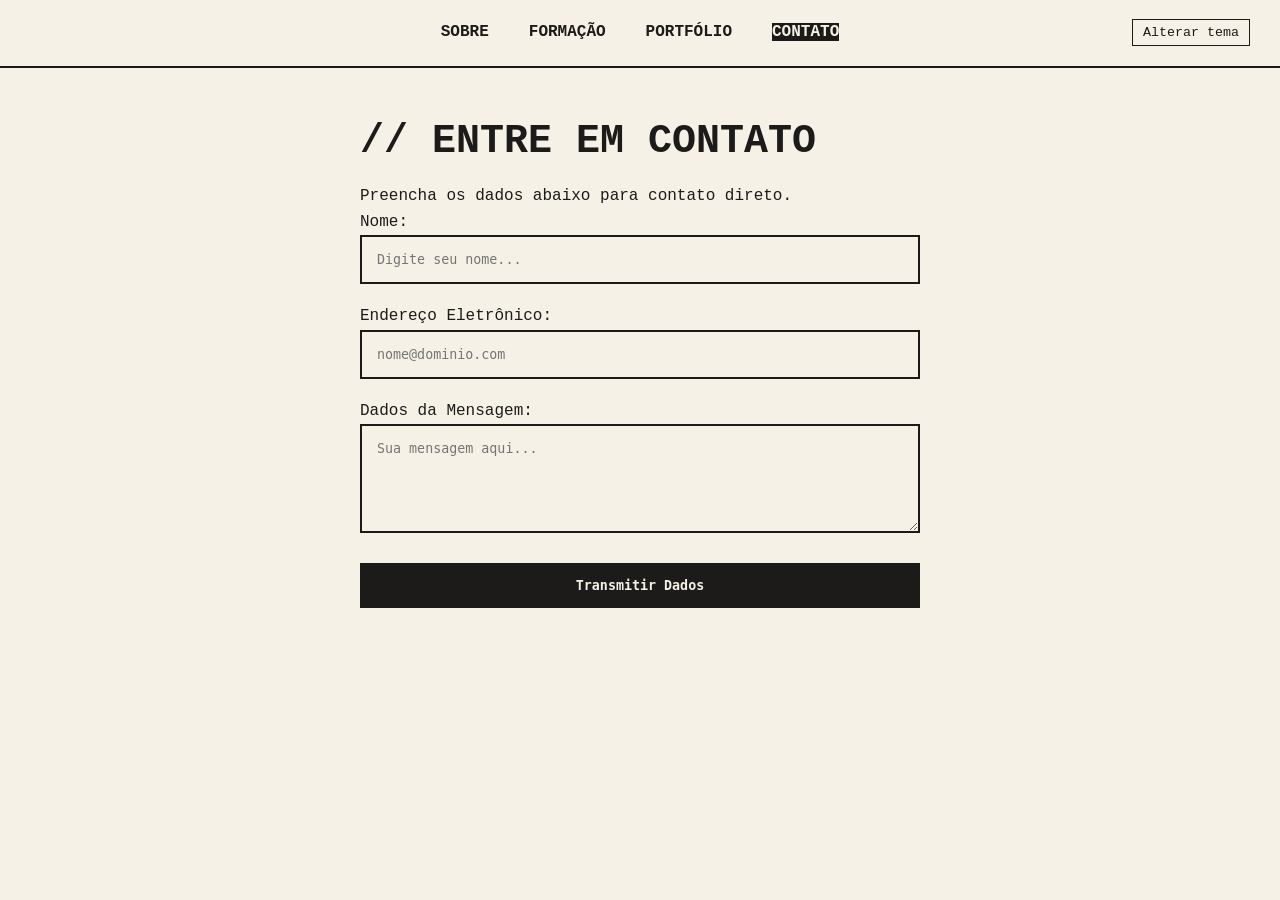
==== contato.html @ 3440ff69 "primeiro upload" ====
<!DOCTYPE html>
<html lang="pt-BR">
<head>
    <meta charset="UTF-8">
    <meta name="viewport" content="width=device-width, initial-scale=1.0">
    <title>Contato</title>
    <link rel="stylesheet" href="style.css">
</head>
<body>
    <header class="menu-fixo">
        <nav>
            <ul>
                <li><a href="index.html">Sobre</a></li>
                <li><a href="formacao.html">Formação</a></li>
                <li><a href="portfolio.html">Portfólio</a></li>
                <li><a href="contato.html" class="active">Contato</a></li>
            </ul>
        </nav>
        <button id="btn-tema" class="btn-tema">Alterar tema</button>
    </header>

    <main style="max-width: 600px;">
        <h1>// ENTRE EM CONTATO</h1>
        <p>Preencha os dados abaixo para contato direto.</p>

        <form id="form-contato">
            
            <div class="campo-form">
                <label for="nome"> Nome:</label>
                <input type="text" id="nome" placeholder="Digite seu nome...">
                <span class="erro" id="erro-nome"></span>
            </div>

            <div class="campo-form">
                <label for="email">Endereço Eletrônico:</label>
                <input type="text" id="email" placeholder="nome@dominio.com">
                <span class="erro" id="erro-email"></span>
            </div>

            <div class="campo-form">
                <label for="mensagem">Dados da Mensagem:</label>
                <textarea id="mensagem" rows="5" placeholder="Sua mensagem aqui..."></textarea>
                <span class="erro" id="erro-msg"></span>
            </div>

            <button type="submit" class="btn-enviar">Transmitir Dados</button>
        </form>
    </main>

    <script src="script.js"></script>
</body>
</html>
---- style.css ----
/* cores */
:root {
    /* Cores Padrão (Tema Claro) */
    --fundo: #F5F1E6;  
    --texto: #1C1B1A;   
    --destaque: #1C1B1A;  
    --texto-inv: #F5F1E6;  
}

/* escuro */
body.modo-invertido {
    --fundo: #1C1B1A;
    --texto: #F5F1E6;
    --destaque: #F5F1E6;
    --texto-inv: #1C1B1A;
}

/* geral */
* { margin: 0; padding: 0; box-sizing: border-box; font-family: 'Courier New', monospace; }

body {
    padding-top: 70px;
    background-color: var(--fundo);
    color: var(--texto);
    line-height: 1.6;
    transition: 0.3s; /* Animação suave para tudo */
}

/*menu */
.menu-fixo {
    position: fixed; top: 0; width: 100%;
    background-color: var(--fundo);
    border-bottom: 2px solid var(--destaque);
    z-index: 1000; padding: 20px 0;
    display: flex; justify-content: center; align-items: center;
}

.menu-fixo nav ul { display: flex; list-style: none; gap: 40px; }

.menu-fixo a {
    text-decoration: none; color: var(--texto);
    font-weight: bold; text-transform: uppercase;
}

.menu-fixo a:hover, .menu-fixo a.active {
    background-color: var(--destaque);
    color: var(--texto-inv);
}

.btn-tema {
    position: absolute; right: 30px;
    background: transparent; border: 1px solid var(--texto);
    color: var(--texto); padding: 5px 10px; cursor: pointer;
}

/* textos */
main { max-width: 900px; margin: 0 auto; padding: 40px 20px; min-height: 80vh; }

h1 { font-size: 2.5rem; text-transform: uppercase; margin-bottom: 10px; }

h2 {
    font-size: 1.5rem; text-transform: uppercase;
    border-bottom: 2px solid var(--destaque);
    margin: 50px 0 30px 0; padding-bottom: 10px;
}

/* grid */
.projetos-grid {
    display: grid;
    grid-template-columns: repeat(auto-fit, minmax(280px, 1fr));
    gap: 30px;
}

.cartao-projeto {
    border: 1px solid var(--destaque);
    padding: 25px;
    display: flex; flex-direction: column; justify-content: space-between;
}

/*formulario */
input, textarea, .btn-enviar {
    width: 100%; padding: 15px; margin-bottom: 15px;
    background: transparent;
    border: 2px solid var(--destaque);
    color: var(--texto); font-family: monospace;
}

.btn-enviar, .btn-projeto {
    background-color: var(--destaque);
    color: var(--texto-inv);
    border: none; cursor: pointer; font-weight: bold;
    text-align: center; text-decoration: none; display: block;
}

.btn-enviar:hover, .btn-projeto:hover { opacity: 0.8; }
.erro { color: red; font-size: 0.9rem; display: block; margin-top: -10px; margin-bottom: 15px; }
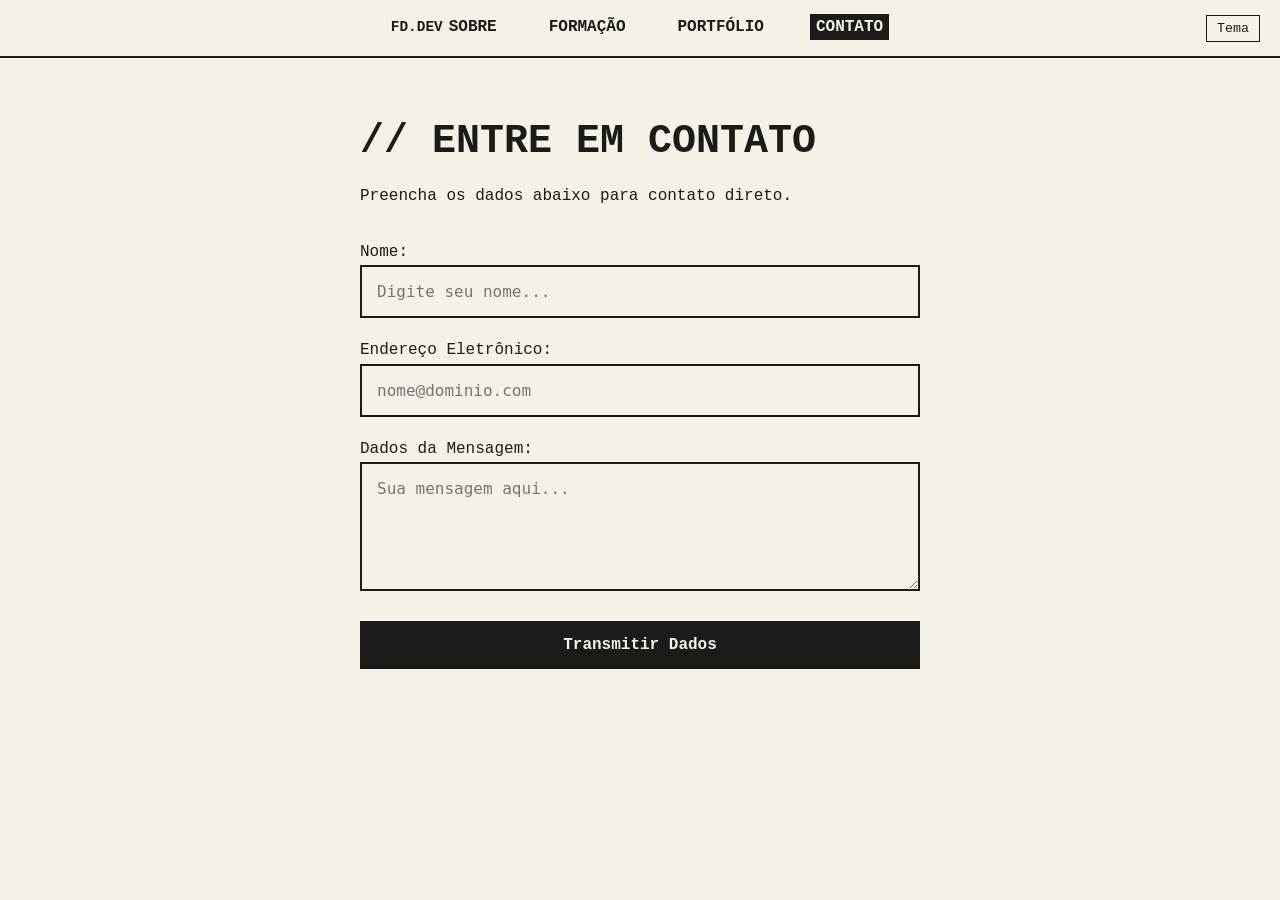
==== commit 950f871d: "Revise contato.html structure and form attributes Updated the contact page layout and form elements." ====
--- a/contato.html
+++ b/contato.html
@@ -8,6 +8,11 @@
 </head>
 <body>
     <header class="menu-fixo">
+        <div class="menu-fixo-topo">
+            <button id="btn-hamburguer" class="btn-hamburguer">[≡]</button>
+            <span style="font-weight: bold; text-transform: uppercase; font-size: 0.9rem;">FD.DEV</span>
+            <button id="btn-tema" class="btn-tema">Tema</button>
+        </div>
         <nav>
             <ul>
                 <li><a href="index.html">Sobre</a></li>
@@ -16,24 +21,23 @@
                 <li><a href="contato.html" class="active">Contato</a></li>
             </ul>
         </nav>
-        <button id="btn-tema" class="btn-tema">Alterar tema</button>
     </header>
 
     <main style="max-width: 600px;">
         <h1>// ENTRE EM CONTATO</h1>
-        <p>Preencha os dados abaixo para contato direto.</p>
+        <p style="margin-bottom: 30px;">Preencha os dados abaixo para contato direto.</p>
 
         <form id="form-contato">
-            
+
             <div class="campo-form">
-                <label for="nome"> Nome:</label>
-                <input type="text" id="nome" placeholder="Digite seu nome...">
+                <label for="nome">Nome:</label>
+                <input type="text" id="nome" placeholder="Digite seu nome..." autocomplete="name">
                 <span class="erro" id="erro-nome"></span>
             </div>
 
             <div class="campo-form">
                 <label for="email">Endereço Eletrônico:</label>
-                <input type="text" id="email" placeholder="nome@dominio.com">
+                <input type="email" id="email" placeholder="nome@dominio.com" autocomplete="email">
                 <span class="erro" id="erro-email"></span>
             </div>
 
@@ -49,4 +53,4 @@
 
     <script src="script.js"></script>
 </body>
-</html>+</html>
--- a/style.css
+++ b/style.css
@@ -1,13 +1,11 @@
 /* cores */
 :root {
-    /* Cores Padrão (Tema Claro) */
-    --fundo: #F5F1E6;  
-    --texto: #1C1B1A;   
-    --destaque: #1C1B1A;  
-    --texto-inv: #F5F1E6;  
-}
-
-/* escuro */
+    --fundo: #F5F1E6;
+    --texto: #1C1B1A;
+    --destaque: #1C1B1A;
+    --texto-inv: #F5F1E6;
+}
+
 body.modo-invertido {
     --fundo: #1C1B1A;
     --texto: #F5F1E6;
@@ -23,23 +21,27 @@
     background-color: var(--fundo);
     color: var(--texto);
     line-height: 1.6;
-    transition: 0.3s; /* Animação suave para tudo */
-}
-
-/*menu */
+    transition: 0.3s;
+    overflow-x: hidden;
+}
+
+/* menu */
 .menu-fixo {
     position: fixed; top: 0; width: 100%;
     background-color: var(--fundo);
     border-bottom: 2px solid var(--destaque);
-    z-index: 1000; padding: 20px 0;
+    z-index: 1000; padding: 15px 20px;
     display: flex; justify-content: center; align-items: center;
 }
 
-.menu-fixo nav ul { display: flex; list-style: none; gap: 40px; }
+.menu-fixo nav ul {
+    display: flex; list-style: none; gap: 40px;
+}
 
 .menu-fixo a {
     text-decoration: none; color: var(--texto);
     font-weight: bold; text-transform: uppercase;
+    padding: 4px 6px;
 }
 
 .menu-fixo a:hover, .menu-fixo a.active {
@@ -48,13 +50,28 @@
 }
 
 .btn-tema {
-    position: absolute; right: 30px;
+    position: absolute; right: 20px;
     background: transparent; border: 1px solid var(--texto);
     color: var(--texto); padding: 5px 10px; cursor: pointer;
+    font-family: 'Courier New', monospace;
+    white-space: nowrap;
+}
+
+/* hamburger */
+.btn-hamburguer {
+    display: none;
+    position: absolute; left: 20px;
+    background: transparent; border: 1px solid var(--texto);
+    color: var(--texto); padding: 5px 10px; cursor: pointer;
+    font-size: 1.1rem;
+    font-family: 'Courier New', monospace;
 }
 
 /* textos */
-main { max-width: 900px; margin: 0 auto; padding: 40px 20px; min-height: 80vh; }
+main {
+    max-width: 900px; margin: 0 auto;
+    padding: 40px 20px; min-height: 80vh;
+}
 
 h1 { font-size: 2.5rem; text-transform: uppercase; margin-bottom: 10px; }
 
@@ -64,7 +81,7 @@
     margin: 50px 0 30px 0; padding-bottom: 10px;
 }
 
-/* grid */
+/* grid projetos */
 .projetos-grid {
     display: grid;
     grid-template-columns: repeat(auto-fit, minmax(280px, 1fr));
@@ -77,20 +94,146 @@
     display: flex; flex-direction: column; justify-content: space-between;
 }
 
-/*formulario */
+.cartao-projeto img {
+    width: 100%; display: block;
+    height: auto;
+}
+
+/* formulario */
 input, textarea, .btn-enviar {
     width: 100%; padding: 15px; margin-bottom: 15px;
     background: transparent;
     border: 2px solid var(--destaque);
     color: var(--texto); font-family: monospace;
-}
+    font-size: 1rem;
+}
+
+.campo-form { margin-bottom: 5px; }
 
 .btn-enviar, .btn-projeto {
     background-color: var(--destaque);
     color: var(--texto-inv);
     border: none; cursor: pointer; font-weight: bold;
     text-align: center; text-decoration: none; display: block;
+    font-family: 'Courier New', monospace;
 }
 
 .btn-enviar:hover, .btn-projeto:hover { opacity: 0.8; }
-.erro { color: red; font-size: 0.9rem; display: block; margin-top: -10px; margin-bottom: 15px; }+
+.erro {
+    color: red; font-size: 0.9rem;
+    display: block; margin-top: -10px; margin-bottom: 15px;
+}
+
+/* ===================== MOBILE ===================== */
+@media (max-width: 768px) {
+
+    body {
+        padding-top: 60px;
+    }
+
+    /* --- MENU --- */
+    .menu-fixo {
+        flex-direction: column;
+        align-items: flex-start;
+        padding: 12px 20px;
+        gap: 0;
+    }
+
+    .menu-fixo-topo {
+        width: 100%;
+        display: flex;
+        align-items: center;
+        justify-content: center;
+        position: relative;
+        min-height: 36px;
+    }
+
+    .btn-hamburguer {
+        display: block;
+    }
+
+    .btn-tema {
+        position: absolute;
+        right: 0;
+        top: 50%;
+        transform: translateY(-50%);
+        font-size: 0.7rem;
+        padding: 4px 7px;
+    }
+
+    .menu-fixo nav {
+        width: 100%;
+        overflow: hidden;
+        max-height: 0;
+        transition: max-height 0.3s ease;
+    }
+
+    .menu-fixo nav.menu-aberto {
+        max-height: 300px;
+    }
+
+    .menu-fixo nav ul {
+        flex-direction: column;
+        gap: 0;
+        padding: 10px 0 5px 0;
+        width: 100%;
+    }
+
+    .menu-fixo nav ul li a {
+        display: block;
+        padding: 10px 5px;
+        border-bottom: 1px solid var(--destaque);
+        font-size: 0.95rem;
+    }
+
+    /* --- TEXTOS --- */
+    h1 { font-size: 1.6rem; }
+    h2 { font-size: 1.15rem; margin: 30px 0 20px 0; }
+    h3 { font-size: 1rem; }
+
+    main {
+        padding: 25px 15px;
+    }
+
+    /* --- INDEX (Sobre) --- */
+    .sobre-cabecalho h1 {
+        font-size: 1.5rem;
+    }
+
+    /* --- FORMAÇÃO: grade lateral vira coluna --- */
+    .grid-formacao {
+        grid-template-columns: 1fr !important;
+        gap: 10px !important;
+    }
+
+    /* --- PORTFÓLIO --- */
+    .projetos-grid {
+        grid-template-columns: 1fr !important;
+        gap: 20px;
+    }
+
+    .cartao-projeto {
+        padding: 18px;
+    }
+
+    /* --- CONTATO --- */
+    main[style*="max-width: 600px"] {
+        max-width: 100% !important;
+    }
+
+    input, textarea {
+        font-size: 16px; /* evita zoom automático no iOS */
+        padding: 12px;
+    }
+
+    .btn-enviar {
+        padding: 14px;
+        font-size: 1rem;
+    }
+}
+
+@media (max-width: 400px) {
+    h1 { font-size: 1.3rem; }
+    h2 { font-size: 1rem; }
+}
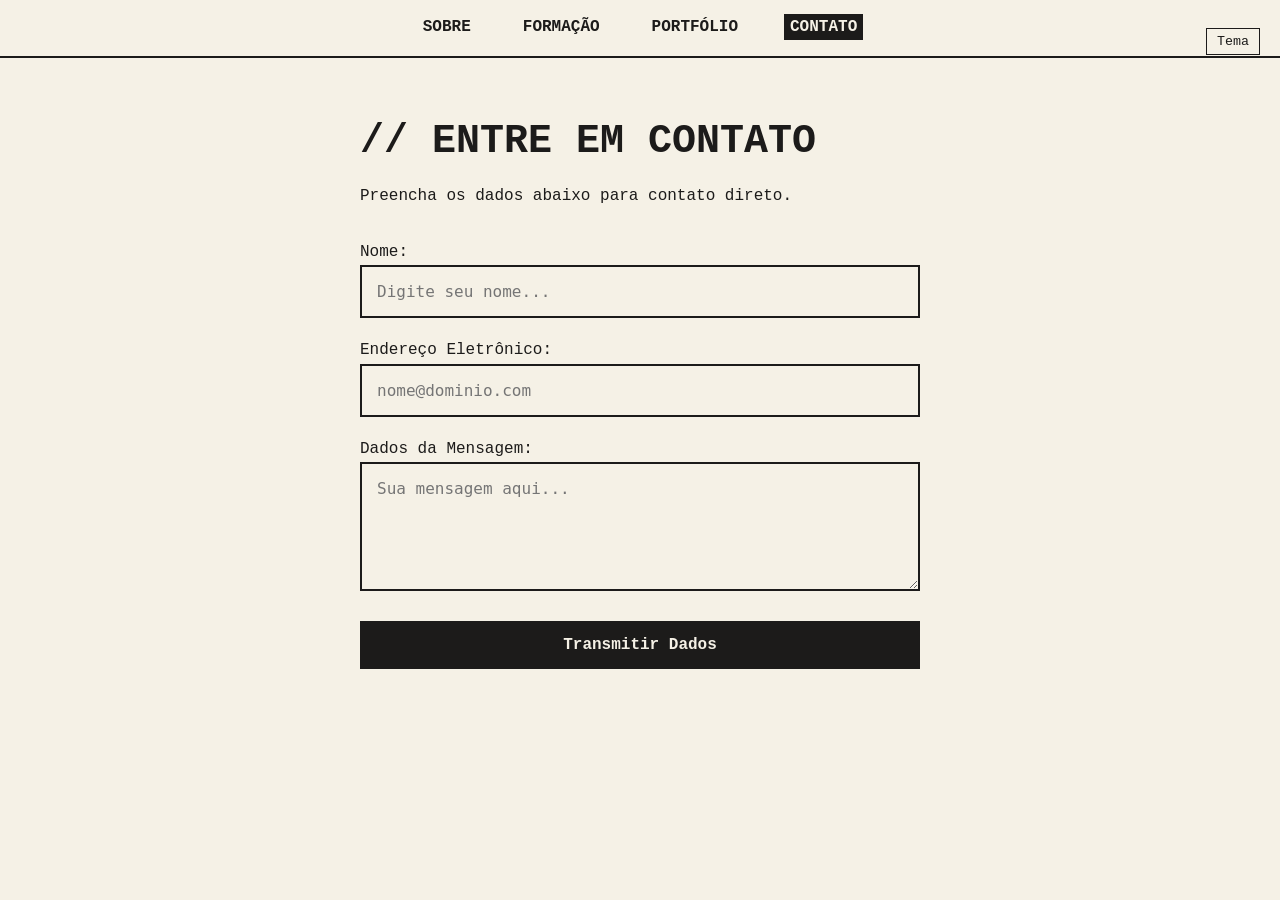
==== commit a1ae4837: "Update contato.html" ====
--- a/contato.html
+++ b/contato.html
@@ -10,7 +10,6 @@
     <header class="menu-fixo">
         <div class="menu-fixo-topo">
             <button id="btn-hamburguer" class="btn-hamburguer">[≡]</button>
-            <span style="font-weight: bold; text-transform: uppercase; font-size: 0.9rem;">FD.DEV</span>
             <button id="btn-tema" class="btn-tema">Tema</button>
         </div>
         <nav>
